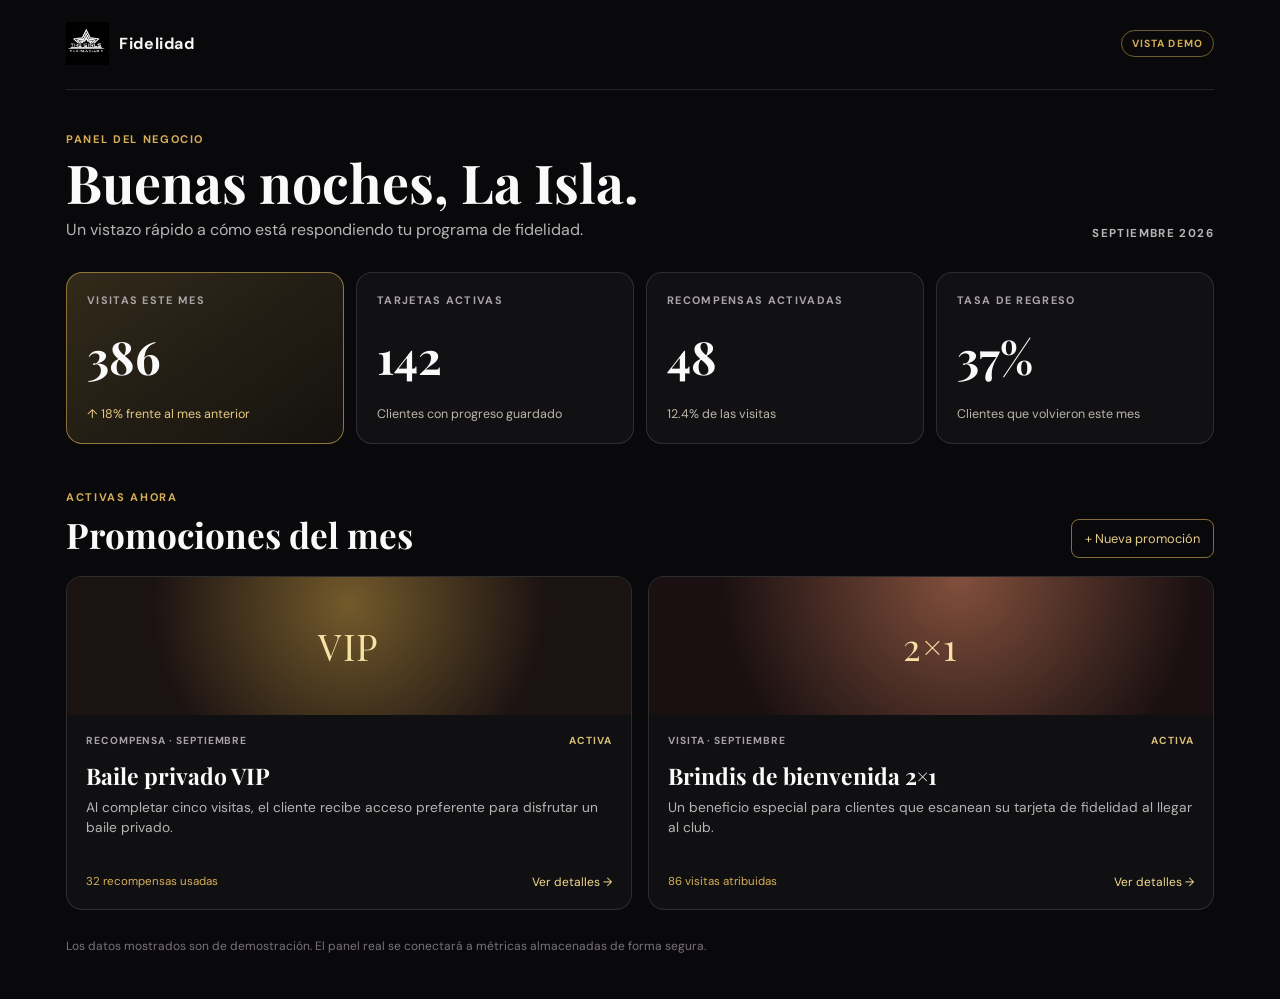
==== admin.html @ 986ebaef "feat: add anonymous cookie and business KPI dashboard" ====
<!doctype html>
<html lang="es">
  <head>
    <meta charset="UTF-8" />
    <meta name="viewport" content="width=device-width, initial-scale=1.0" />
    <meta name="theme-color" content="#09090b" />
    <meta name="description" content="Panel de fidelidad de La Isla Club" />
    <title>La Isla Club | Panel</title>
    <link rel="preconnect" href="https://fonts.googleapis.com" />
    <link rel="preconnect" href="https://fonts.gstatic.com" crossorigin />
    <link href="https://fonts.googleapis.com/css2?family=DM+Sans:wght@400;500;600;700&family=Playfair+Display:wght@600;700&display=swap" rel="stylesheet" />
    <link rel="stylesheet" href="styles.css" />
  </head>
  <body>
    <main class="dashboard-shell">
      <header class="dashboard-header">
        <a href="index.html" class="dashboard-brand" aria-label="Volver a La Isla Fidelidad">
          <img src="photo.jpg" alt="The Girls La Isla Club" />
          <span>Fidelidad</span>
        </a>
        <span class="demo-badge">VISTA DEMO</span>
      </header>

      <section class="dashboard-intro" aria-labelledby="dashboard-title">
        <div>
          <p class="eyebrow">PANEL DEL NEGOCIO</p>
          <h1 id="dashboard-title">Buenas noches, La Isla.</h1>
          <p>Un vistazo rápido a cómo está respondiendo tu programa de fidelidad.</p>
        </div>
        <p class="period">SEPTIEMBRE 2026</p>
      </section>

      <section class="metrics-grid" aria-label="Métricas esenciales">
        <article class="metric-card metric-card--featured">
          <p class="metric-label">VISITAS ESTE MES</p>
          <strong>386</strong>
          <span class="metric-trend">↑ 18% frente al mes anterior</span>
        </article>
        <article class="metric-card">
          <p class="metric-label">TARJETAS ACTIVAS</p>
          <strong>142</strong>
          <span>Clientes con progreso guardado</span>
        </article>
        <article class="metric-card">
          <p class="metric-label">RECOMPENSAS ACTIVADAS</p>
          <strong>48</strong>
          <span>12.4% de las visitas</span>
        </article>
        <article class="metric-card">
          <p class="metric-label">TASA DE REGRESO</p>
          <strong>37%</strong>
          <span>Clientes que volvieron este mes</span>
        </article>
      </section>

      <section class="dashboard-section" aria-labelledby="promotion-title">
        <div class="section-heading">
          <div>
            <p class="eyebrow">ACTIVAS AHORA</p>
            <h2 id="promotion-title">Promociones del mes</h2>
          </div>
          <button type="button" class="outline-button">+ Nueva promoción</button>
        </div>

        <div class="promotion-grid">
          <article class="promotion-card">
            <div class="promotion-art promotion-art--vip"><span>VIP</span></div>
            <div class="promotion-content">
              <div class="promotion-meta"><span>RECOMPENSA · SEPTIEMBRE</span><span class="active-state">ACTIVA</span></div>
              <h3>Baile privado VIP</h3>
              <p>Al completar cinco visitas, el cliente recibe acceso preferente para disfrutar un baile privado.</p>
              <div class="promotion-footer"><span>32 recompensas usadas</span><button type="button">Ver detalles →</button></div>
            </div>
          </article>
          <article class="promotion-card">
            <div class="promotion-art promotion-art--toast"><span>2×1</span></div>
            <div class="promotion-content">
              <div class="promotion-meta"><span>VISITA · SEPTIEMBRE</span><span class="active-state">ACTIVA</span></div>
              <h3>Brindis de bienvenida 2×1</h3>
              <p>Un beneficio especial para clientes que escanean su tarjeta de fidelidad al llegar al club.</p>
              <div class="promotion-footer"><span>86 visitas atribuidas</span><button type="button">Ver detalles →</button></div>
            </div>
          </article>
        </div>
      </section>

      <p class="dashboard-note">Los datos mostrados son de demostración. El panel real se conectará a métricas almacenadas de forma segura.</p>
    </main>
  </body>
</html>
---- styles.css ----
:root {
  color-scheme: dark;
  font-family: "DM Sans", Arial, sans-serif;
  background: #09090b;
  color: #fafafa;
}

* { box-sizing: border-box; }

body { margin: 0; min-width: 320px; min-height: 100vh; }

button { font: inherit; }

.page-shell {
  min-height: 100vh;
  display: grid;
  place-items: center;
  padding: 24px 16px;
  background:
    radial-gradient(circle at 50% -20%, rgba(213, 169, 72, .18), transparent 42%),
    linear-gradient(135deg, #0a0a0d 0%, #171116 48%, #080809 100%);
}

.club-card {
  width: min(100%, 430px);
  padding: 30px 24px 24px;
  text-align: center;
  border: 1px solid rgba(218, 178, 83, .42);
  border-radius: 22px;
  background: linear-gradient(150deg, rgba(255,255,255,.055), rgba(255,255,255,.015));
  box-shadow: 0 28px 70px rgba(0, 0, 0, .48);
}

.top-rule { width: 48px; height: 2px; margin: 0 auto 18px; background: #d7ae57; }
.club-logo { width: 118px; height: 118px; object-fit: contain; margin: 0 auto 18px; display: block; }
.eyebrow, .card-label, .reward-kicker { margin: 0; letter-spacing: .15em; font-size: .69rem; font-weight: 700; color: #d7ae57; }
h1, h2 { font-family: "Playfair Display", Georgia, serif; }
h1 { margin: 8px 0 8px; font-size: clamp(2rem, 9vw, 2.55rem); line-height: 1.06; }
.intro { margin: 0 auto 26px; max-width: 280px; color: #d3cfd2; font-size: 1rem; line-height: 1.5; }

.loyalty-card {
  padding: 20px;
  text-align: left;
  border-radius: 16px;
  color: #1b1510;
  background: linear-gradient(135deg, #f7e4b3, #bf8c30);
  box-shadow: inset 0 1px 0 rgba(255,255,255,.5);
}
.card-header { display: flex; justify-content: space-between; align-items: flex-start; gap: 12px; }
.card-label { color: #60420d; }
.card-member { margin: 5px 0 0; font-size: .76rem; color: #584219; }
.visit-count { font-size: 1.05rem; font-weight: 700; white-space: nowrap; }
.stamps { display: grid; grid-template-columns: repeat(5, 1fr); gap: 9px; margin: 24px 0 16px; }
.stamp {
  aspect-ratio: 1;
  display: grid;
  place-items: center;
  border: 1px solid rgba(51, 32, 4, .38);
  border-radius: 50%;
  color: rgba(51, 32, 4, .56);
  font-size: .78rem;
}
.stamp.is-earned { color: #fff8df; background: #221807; border-color: #221807; box-shadow: 0 2px 6px rgba(38, 25, 0, .3); }
.card-status { min-height: 2.6em; margin: 0; color: #422e0b; font-size: .86rem; line-height: 1.35; }
.kpi-preview-button { display: flex; align-items: center; gap: 12px; margin-top: 12px; padding: 14px 15px; border: 1px solid rgba(215,174,87,.36); border-radius: 13px; color: #f4f0eb; background: rgba(255,255,255,.045); text-align: left; text-decoration: none; transition: border-color .18s ease, background .18s ease; }
.kpi-preview-button:hover { border-color: rgba(215,174,87,.8); background: rgba(215,174,87,.1); }
.kpi-preview-button:focus-visible { outline: 2px solid #f7e4b3; outline-offset: 3px; }
.kpi-preview-icon { display: grid; width: 33px; height: 33px; place-items: center; border-radius: 9px; color: #f2d991; background: rgba(215,174,87,.18); font-size: 1.1rem; }
.kpi-preview-button strong, .kpi-preview-button small { display: block; }
.kpi-preview-button strong { font-size: .84rem; }
.kpi-preview-button small { margin-top: 2px; color: #aaa3a8; font-size: .72rem; }
.kpi-preview-arrow { margin-left: auto; color: #d7ae57; font-size: 1.1rem; }

.reward { margin-top: 18px; padding: 18px; border: 1px solid rgba(215,174,87,.54); border-radius: 14px; background: rgba(215,174,87,.1); }
.reward h2 { margin: 6px 0 5px; font-size: 1.43rem; }
.reward p { margin: 0; color: #dfdad5; font-size: .9rem; line-height: 1.45; }
.privacy-note { margin: 20px auto 12px; max-width: 300px; color: #aaa3a8; font-size: .76rem; line-height: 1.45; }
.reset-button { border: 0; padding: 7px; cursor: pointer; color: #d7ae57; background: transparent; text-decoration: underline; text-underline-offset: 3px; font-size: .78rem; }
.reset-button:focus-visible { outline: 2px solid #f7e4b3; outline-offset: 3px; border-radius: 3px; }

.dashboard-shell { width: min(1180px, 100%); margin: 0 auto; padding: 22px 16px 44px; }
.dashboard-header { display: flex; justify-content: space-between; align-items: center; padding-bottom: 24px; border-bottom: 1px solid rgba(255,255,255,.11); }
.dashboard-brand { display: inline-flex; align-items: center; gap: 10px; color: #f8f6f2; font-weight: 700; text-decoration: none; }
.dashboard-brand img { width: 43px; height: 43px; object-fit: contain; }
.dashboard-brand span { letter-spacing: .04em; }
.demo-badge { border: 1px solid rgba(215,174,87,.5); border-radius: 999px; padding: 6px 10px; color: #d7ae57; font-size: .65rem; font-weight: 700; letter-spacing: .11em; }
.dashboard-intro { display: flex; align-items: end; justify-content: space-between; gap: 20px; padding: 42px 0 30px; }
.dashboard-intro h1 { margin: 8px 0 7px; font-size: clamp(2rem, 6vw, 3.35rem); }
.dashboard-intro p:not(.eyebrow) { max-width: 520px; margin: 0; color: #b8b3b5; line-height: 1.5; }
.period { margin: 0 0 8px; color: #a8a0a5; font-size: .72rem; font-weight: 700; letter-spacing: .12em; white-space: nowrap; }
.metrics-grid { display: grid; grid-template-columns: repeat(4, 1fr); gap: 12px; }
.metric-card { min-height: 172px; padding: 20px; display: flex; flex-direction: column; justify-content: space-between; border: 1px solid rgba(255,255,255,.12); border-radius: 16px; background: rgba(255,255,255,.035); }
.metric-card--featured { border-color: rgba(215,174,87,.6); background: linear-gradient(145deg, rgba(215,174,87,.2), rgba(215,174,87,.055)); }
.metric-label { margin: 0; color: #aaa3a8; font-size: .68rem; font-weight: 700; letter-spacing: .12em; }
.metric-card strong { font-family: "Playfair Display", Georgia, serif; font-size: clamp(2rem, 5vw, 2.85rem); line-height: 1; }
.metric-card span { color: #bdb5aa; font-size: .78rem; line-height: 1.35; }
.metric-card .metric-trend { color: #e5c981; }
.dashboard-section { margin-top: 46px; }
.section-heading { display: flex; justify-content: space-between; align-items: end; gap: 16px; margin-bottom: 18px; }
.section-heading h2 { margin: 7px 0 0; font-size: clamp(1.65rem, 4vw, 2.2rem); }
.outline-button { padding: 10px 13px; border: 1px solid rgba(215,174,87,.6); border-radius: 8px; color: #e6cc89; background: transparent; cursor: pointer; font-size: .8rem; }
.promotion-grid { display: grid; grid-template-columns: repeat(2, minmax(0, 1fr)); gap: 16px; }
.promotion-card { overflow: hidden; border: 1px solid rgba(255,255,255,.12); border-radius: 16px; background: rgba(255,255,255,.03); }
.promotion-art { height: 138px; display: grid; place-items: center; font-family: "Playfair Display", Georgia, serif; font-size: 2.3rem; letter-spacing: .04em; }
.promotion-art--vip { color: #f6e2a7; background: radial-gradient(circle at 50% 20%, #735a2b, #1b1212 65%); }
.promotion-art--toast { color: #f6e2a7; background: radial-gradient(circle at 55% 0%, #824f3c, #1a1011 70%); }
.promotion-content { padding: 19px; }
.promotion-meta { display: flex; justify-content: space-between; gap: 8px; color: #a8a0a5; font-size: .64rem; font-weight: 700; letter-spacing: .09em; }
.active-state { color: #d9bf78; }
.promotion-card h3 { margin: 13px 0 7px; font-family: "Playfair Display", Georgia, serif; font-size: 1.43rem; }
.promotion-card p { min-height: 58px; margin: 0; color: #b8b3b5; font-size: .86rem; line-height: 1.45; }
.promotion-footer { display: flex; justify-content: space-between; align-items: center; gap: 12px; margin-top: 18px; color: #d7ae57; font-size: .72rem; }
.promotion-footer button { border: 0; padding: 0; color: #f4d98f; background: transparent; cursor: pointer; font-size: .75rem; }
.dashboard-note { margin: 28px 0 0; color: #797277; font-size: .75rem; line-height: 1.45; }

@media (min-width: 700px) { .club-card { padding: 34px 34px 28px; } }
@media (max-width: 760px) {
  .dashboard-intro { display: block; padding-top: 32px; }
  .period { margin-top: 20px; }
  .metrics-grid { grid-template-columns: repeat(2, 1fr); }
  .metric-card { min-height: 148px; padding: 16px; }
  .promotion-grid { grid-template-columns: 1fr; }
}
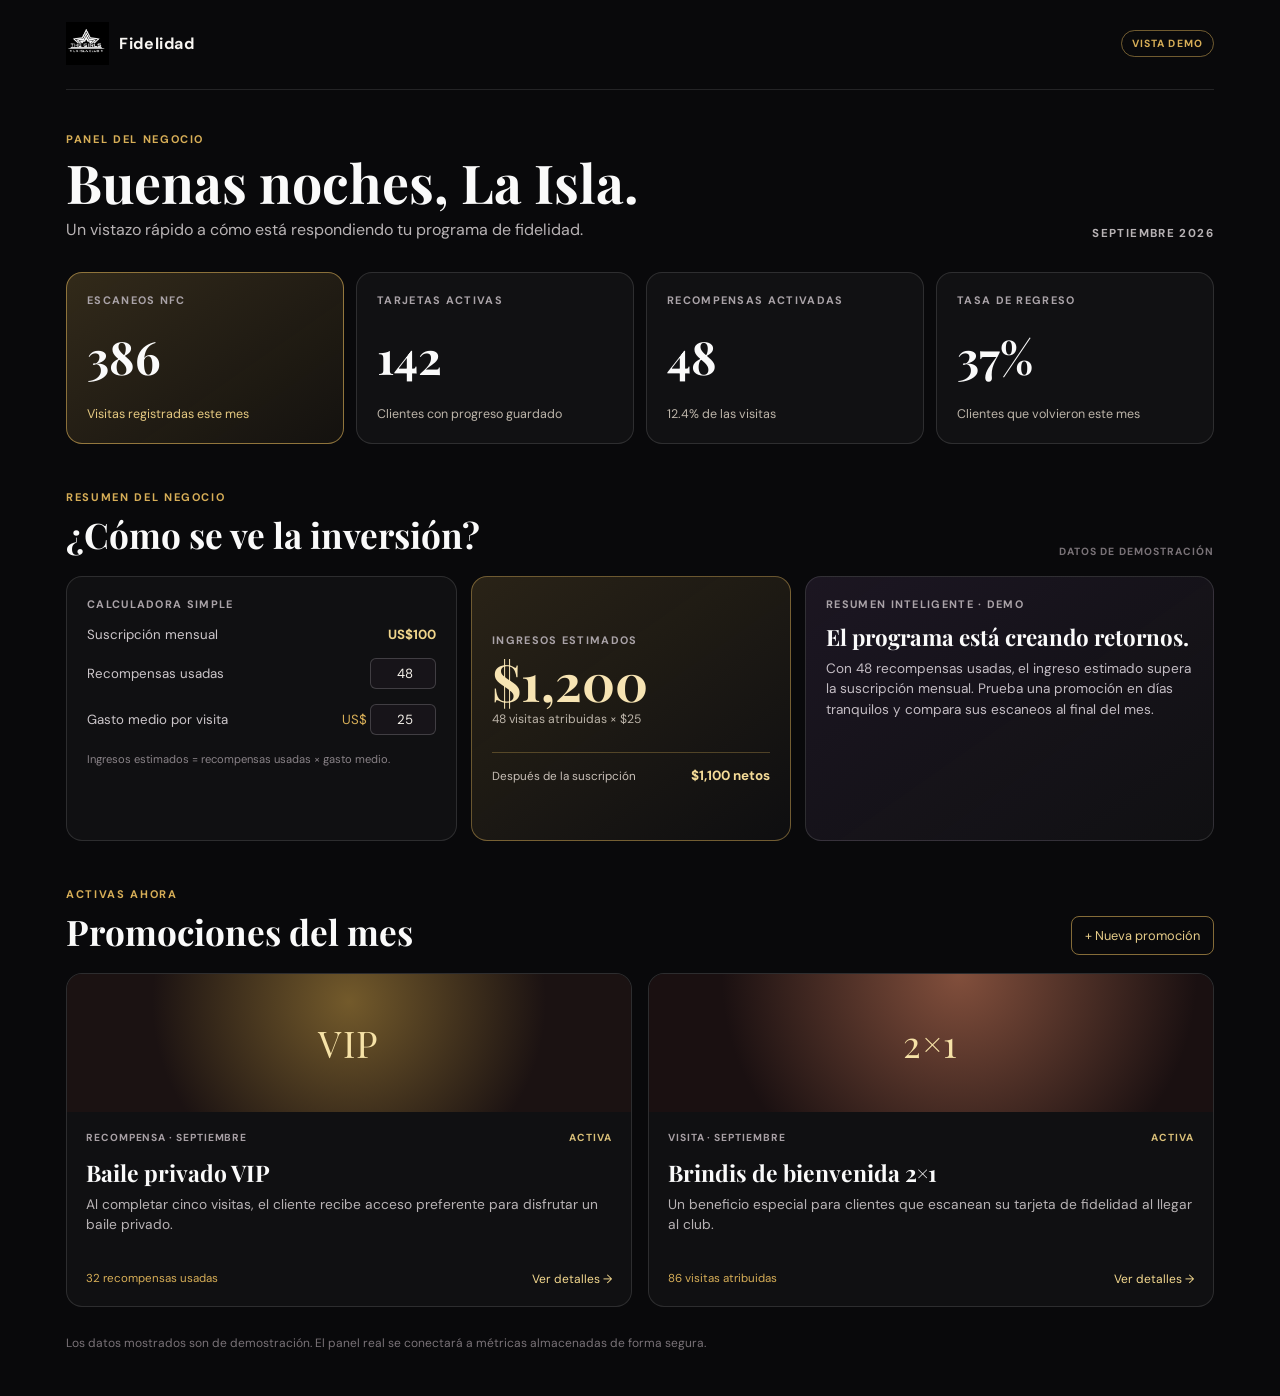
==== commit 69a816bb: "feat: add simple ROI calculator and smart business summary" ====
--- a/admin.html
+++ b/admin.html
@@ -32,9 +32,9 @@
 
       <section class="metrics-grid" aria-label="Métricas esenciales">
         <article class="metric-card metric-card--featured">
-          <p class="metric-label">VISITAS ESTE MES</p>
+          <p class="metric-label">ESCANEOS NFC</p>
           <strong>386</strong>
-          <span class="metric-trend">↑ 18% frente al mes anterior</span>
+          <span class="metric-trend">Visitas registradas este mes</span>
         </article>
         <article class="metric-card">
           <p class="metric-label">TARJETAS ACTIVAS</p>
@@ -51,6 +51,40 @@
           <strong>37%</strong>
           <span>Clientes que volvieron este mes</span>
         </article>
+      </section>
+
+      <section class="business-summary" aria-labelledby="business-summary-title">
+        <div class="section-heading">
+          <div>
+            <p class="eyebrow">RESUMEN DEL NEGOCIO</p>
+            <h2 id="business-summary-title">¿Cómo se ve la inversión?</h2>
+          </div>
+          <span class="calculation-note">DATOS DE DEMOSTRACIÓN</span>
+        </div>
+        <div class="summary-grid">
+          <div class="calculator-card">
+            <p class="metric-label">CALCULADORA SIMPLE</p>
+            <label>Suscripción mensual <span>US$100</span></label>
+            <label>Recompensas usadas
+              <input id="rewards-input" type="number" min="0" value="48" inputmode="numeric" />
+            </label>
+            <label>Gasto medio por visita
+              <div class="currency-input"><span>US$</span><input id="spend-input" type="number" min="0" value="25" inputmode="decimal" /></div>
+            </label>
+            <p class="formula">Ingresos estimados = recompensas usadas × gasto medio.</p>
+          </div>
+          <div class="financial-result">
+            <p class="metric-label">INGRESOS ESTIMADOS</p>
+            <strong id="revenue-output">US$1,200</strong>
+            <span id="revenue-detail">48 visitas atribuidas × US$25</span>
+            <div class="net-result"><span>Después de la suscripción</span><b id="net-output">US$1,100 netos</b></div>
+          </div>
+          <aside class="insight-card" aria-live="polite">
+            <p class="metric-label">RESUMEN INTELIGENTE · DEMO</p>
+            <h3 id="insight-title">El programa está creando retornos.</h3>
+            <p id="insight-copy">386 escaneos NFC y 48 recompensas muestran clientes que vuelven. Prueba una promoción en días tranquilos y compara sus escaneos al final del mes.</p>
+          </aside>
+        </div>
       </section>
 
       <section class="dashboard-section" aria-labelledby="promotion-title">
@@ -86,5 +120,6 @@
 
       <p class="dashboard-note">Los datos mostrados son de demostración. El panel real se conectará a métricas almacenadas de forma segura.</p>
     </main>
+    <script src="dashboard.js" defer></script>
   </body>
 </html>
--- a/styles.css
+++ b/styles.css
@@ -98,6 +98,24 @@
 .dashboard-section { margin-top: 46px; }
 .section-heading { display: flex; justify-content: space-between; align-items: end; gap: 16px; margin-bottom: 18px; }
 .section-heading h2 { margin: 7px 0 0; font-size: clamp(1.65rem, 4vw, 2.2rem); }
+.calculation-note { color: #797277; font-size: .65rem; font-weight: 700; letter-spacing: .1em; }
+.business-summary { margin-top: 46px; }
+.summary-grid { display: grid; grid-template-columns: 1.1fr .9fr 1.15fr; gap: 14px; }
+.calculator-card, .financial-result, .insight-card { min-height: 265px; padding: 20px; border: 1px solid rgba(255,255,255,.12); border-radius: 16px; background: rgba(255,255,255,.03); }
+.calculator-card label { display: flex; justify-content: space-between; align-items: center; gap: 12px; margin-top: 15px; color: #ccc6ca; font-size: .83rem; }
+.calculator-card label > span { color: #f0d58b; font-weight: 700; }
+.calculator-card input { width: 66px; border: 1px solid rgba(255,255,255,.18); border-radius: 6px; padding: 6px 7px; color: #f6f2eb; background: #171419; font: inherit; text-align: right; }
+.calculator-card input:focus { outline: 2px solid rgba(215,174,87,.8); outline-offset: 1px; }
+.currency-input { display: flex; align-items: center; gap: 3px; color: #d7ae57; }
+.formula { margin: 17px 0 0; color: #898287; font-size: .7rem; line-height: 1.4; }
+.financial-result { display: flex; flex-direction: column; justify-content: center; border-color: rgba(215,174,87,.45); background: linear-gradient(145deg, rgba(215,174,87,.16), rgba(255,255,255,.025)); }
+.financial-result > strong { margin: 9px 0 4px; font-family: "Playfair Display", Georgia, serif; font-size: clamp(2.35rem, 5vw, 3.2rem); line-height: 1; color: #f7e4b3; }
+.financial-result > span { color: #bdb5aa; font-size: .76rem; }
+.net-result { display: flex; justify-content: space-between; align-items: end; gap: 8px; margin-top: 25px; padding-top: 14px; border-top: 1px solid rgba(215,174,87,.3); color: #c9c0b8; font-size: .73rem; }
+.net-result b { color: #f4db97; font-size: .84rem; text-align: right; }
+.insight-card { background: linear-gradient(145deg, rgba(104,75,127,.2), rgba(255,255,255,.03)); }
+.insight-card h3 { margin: 14px 0 8px; font-family: "Playfair Display", Georgia, serif; font-size: 1.4rem; line-height: 1.15; }
+.insight-card p:last-child { margin: 0; color: #c4bdc4; font-size: .85rem; line-height: 1.52; }
 .outline-button { padding: 10px 13px; border: 1px solid rgba(215,174,87,.6); border-radius: 8px; color: #e6cc89; background: transparent; cursor: pointer; font-size: .8rem; }
 .promotion-grid { display: grid; grid-template-columns: repeat(2, minmax(0, 1fr)); gap: 16px; }
 .promotion-card { overflow: hidden; border: 1px solid rgba(255,255,255,.12); border-radius: 16px; background: rgba(255,255,255,.03); }
@@ -120,4 +138,6 @@
   .metrics-grid { grid-template-columns: repeat(2, 1fr); }
   .metric-card { min-height: 148px; padding: 16px; }
   .promotion-grid { grid-template-columns: 1fr; }
+  .summary-grid { grid-template-columns: 1fr; }
+  .calculator-card, .financial-result, .insight-card { min-height: auto; }
 }
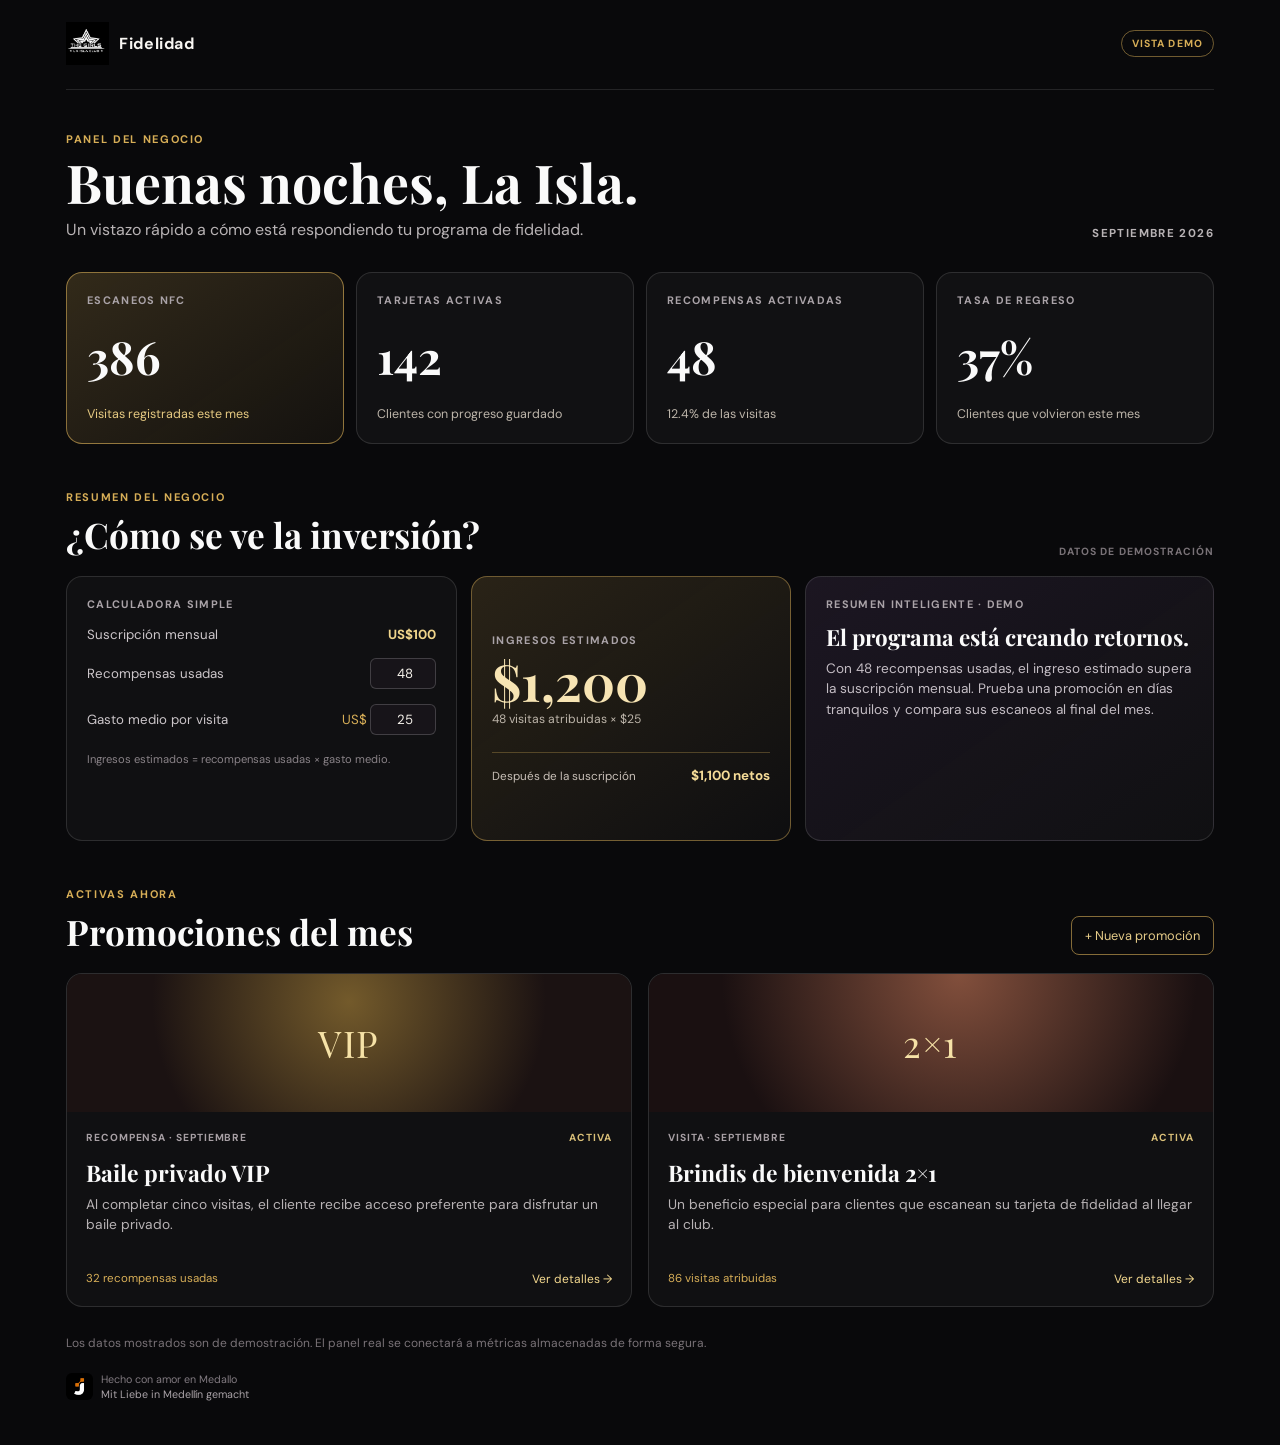
==== commit d23b735c: "feat: add Joint branding footer" ====
--- a/admin.html
+++ b/admin.html
@@ -119,6 +119,10 @@
       </section>
 
       <p class="dashboard-note">Los datos mostrados son de demostración. El panel real se conectará a métricas almacenadas de forma segura.</p>
+      <footer class="joint-footer joint-footer--dashboard">
+        <img src="jointlogo.jpg" alt="Joint" />
+        <p>Hecho con amor en Medallo<br /><span>Mit Liebe in Medellín gemacht</span></p>
+      </footer>
     </main>
     <script src="dashboard.js" defer></script>
   </body>
--- a/styles.css
+++ b/styles.css
@@ -77,6 +77,10 @@
 .privacy-note { margin: 20px auto 12px; max-width: 300px; color: #aaa3a8; font-size: .76rem; line-height: 1.45; }
 .reset-button { border: 0; padding: 7px; cursor: pointer; color: #d7ae57; background: transparent; text-decoration: underline; text-underline-offset: 3px; font-size: .78rem; }
 .reset-button:focus-visible { outline: 2px solid #f7e4b3; outline-offset: 3px; border-radius: 3px; }
+.joint-footer { display: flex; justify-content: center; align-items: center; gap: 8px; margin-top: 22px; color: #817a80; font-size: .67rem; line-height: 1.35; text-align: left; }
+.joint-footer img { width: 27px; height: 27px; object-fit: contain; border-radius: 6px; }
+.joint-footer p { margin: 0; }
+.joint-footer span { color: #aaa3a8; }
 
 .dashboard-shell { width: min(1180px, 100%); margin: 0 auto; padding: 22px 16px 44px; }
 .dashboard-header { display: flex; justify-content: space-between; align-items: center; padding-bottom: 24px; border-bottom: 1px solid rgba(255,255,255,.11); }
@@ -130,6 +134,7 @@
 .promotion-footer { display: flex; justify-content: space-between; align-items: center; gap: 12px; margin-top: 18px; color: #d7ae57; font-size: .72rem; }
 .promotion-footer button { border: 0; padding: 0; color: #f4d98f; background: transparent; cursor: pointer; font-size: .75rem; }
 .dashboard-note { margin: 28px 0 0; color: #797277; font-size: .75rem; line-height: 1.45; }
+.joint-footer--dashboard { justify-content: flex-start; margin-top: 20px; }
 
 @media (min-width: 700px) { .club-card { padding: 34px 34px 28px; } }
 @media (max-width: 760px) {
